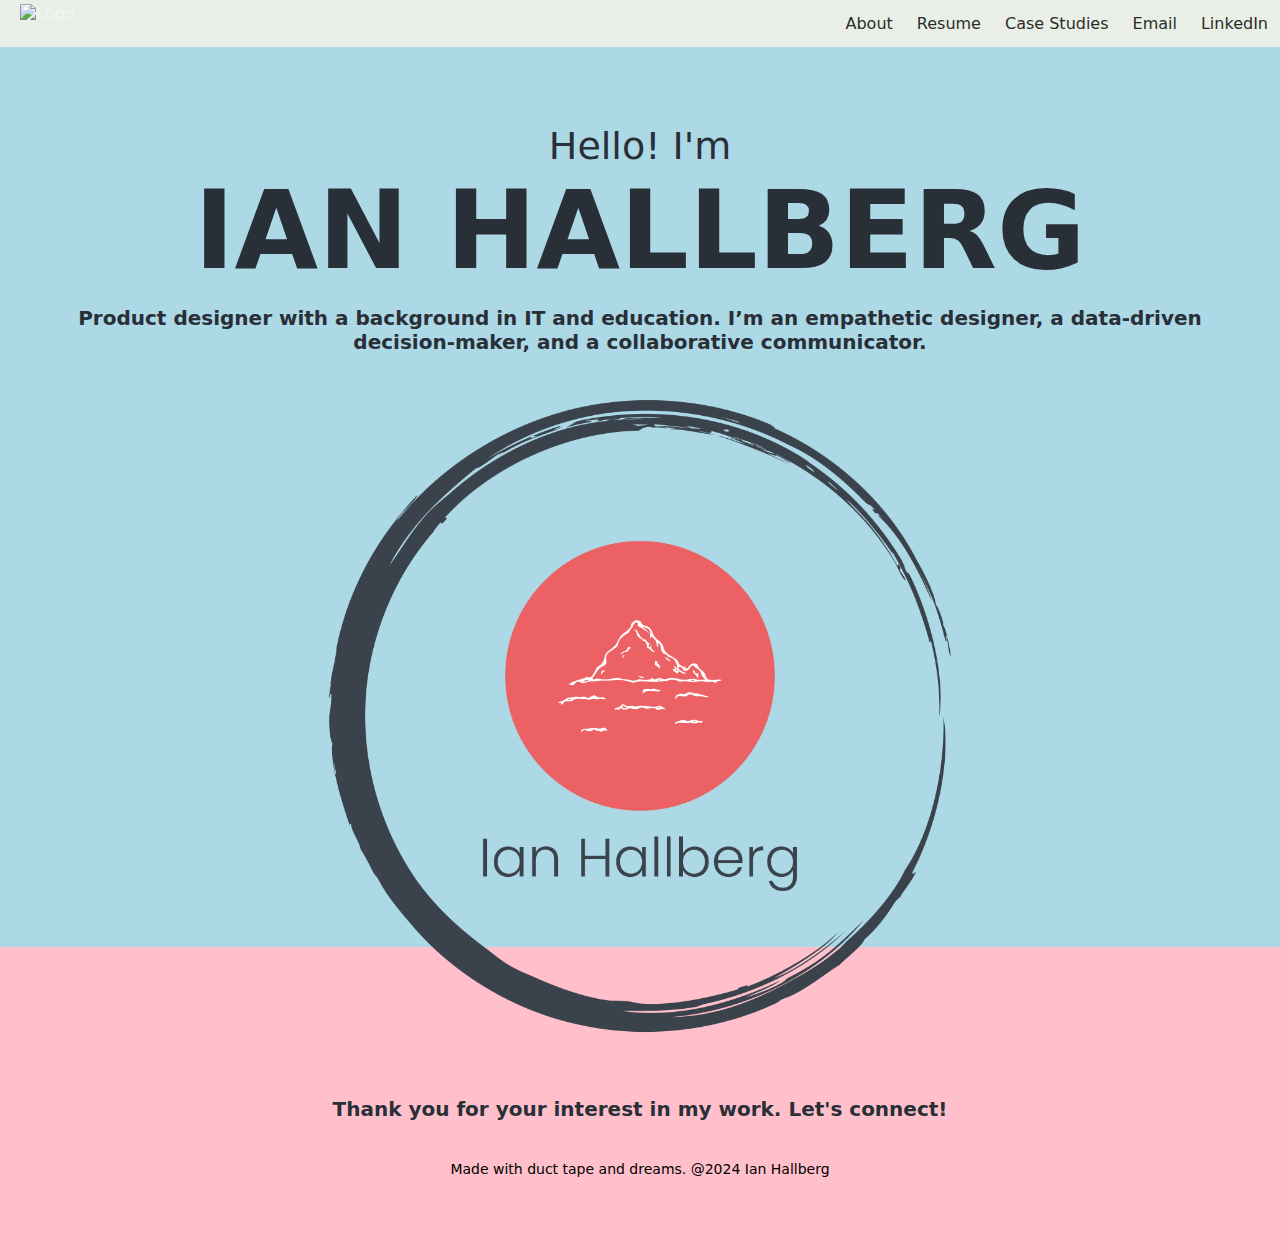
==== index.html @ 6d1bc12e "Update to page" ====
<!DOCTYPE html>
<html lang="en">
<head>
    <meta charset="UTF-8">
    <meta name="viewport" content="width=device-width, initial-scale=1.0">
    <title>My First Portfolio</title> 
    <link rel="stylesheet" href="CSS/style.css">
</head>
<body>
    <header>
<nav id ="topNavBar">
    <ul class = topNavBarUl>
        <li class="topNavBarLi"><a href="#">LinkedIn</a></li>
        <li class="topNavBarLi"><a href="#">Email</a></li>
        <li class="topNavBarLi"><a href="#">Case Studies</a></li>
        <li class="topNavBarLi"><a href="Resume.html">Resume</a></li>
        <li class="topNavBarLi"><a href="#">About</a></li>
    </ul>
    <div class ="topNavBar-left">
    <img src="/Github/UX_UI_HW_17/Assets/Ian logo.png" alt="Logo" width="60" height="60">
    </div>
</nav>
    </header>
<section class="homePage"> 
<div class="mainContainerGrid">

    <div class = "greeting">
        <h2>Hello! I'm</h2>
    </div>

    <div class = "nameTitle">
        <h1>IAN HALLBERG</h1>
    </div>
    <div class ="bio">
        <h3>Product designer with a background in IT and education. 
        I’m an empathetic designer, a data-driven decision-maker, 
        and a collaborative communicator.</h3>
    </div>
    <div class ="heroImage">
        <img src="Assets/backgroundimage.png" alt="homebackground" width ="auto"height="700px">
    </div> 
</div>
</section>
<footer>
    <div class="goodbye">
        <h3>Thank you for your interest in my work. Let's connect!</h3>
    </div>
    <div id="siteTag">
        <p>Made with duct tape and dreams. @2024 Ian Hallberg</p>
    </div> 

</footer>
</body>
</html>
---- CSS/style.css ----
/* Margins to apply to entire site */
 *{
    margin:0;
    padding:0;
    box-sizing:border-box;
}
 /* Header section container */
header{
    background-color: #E9EFE7;
    height:auto;
}
 /* Font size rules */
 h1{
    font-family: system-ui, -apple-system, BlinkMacSystemFont, 'Segoe UI', Roboto, Oxygen, Ubuntu, Cantarell, 'Open Sans', 'Helvetica Neue', sans-serif;
    font-size: 108px;
    font-weight: 600;
    color: #292f36;
 }
 h2{
    font-family: system-ui, -apple-system, BlinkMacSystemFont, 'Segoe UI', Roboto, Oxygen, Ubuntu, Cantarell, 'Open Sans', 'Helvetica Neue', sans-serif;
    font-size: 38px;
    font-weight: 500;
    color: #292f36;
 }
 h3{
    font-family: system-ui, -apple-system, BlinkMacSystemFont, 'Segoe UI', Roboto, Oxygen, Ubuntu, Cantarell, 'Open Sans', 'Helvetica Neue', sans-serif;
    font-size: 20px;
    font-weight: 600;
    color: #292f36;
 }
 p{
    font-family: system-ui, -apple-system, BlinkMacSystemFont, 'Segoe UI', Roboto, Oxygen, Ubuntu, Cantarell, 'Open Sans', 'Helvetica Neue', sans-serif;
    font-size: 14px;
    font-weight: 300;
 }
 /* This is for all body content, will need to change for responsive design */
.mainContainerGrid{
    font-family: system-ui, -apple-system, BlinkMacSystemFont, 'Segoe UI', Roboto, Oxygen, Ubuntu, Cantarell, 'Open Sans', 'Helvetica Neue', sans-serif;
    background-color:lightblue;
    height:900px;
    display:grid;
    grid-template-columns: 1fr;
    grid-template-rows: 1fr 1fr 1fr;
    align-content: center;
    justify-content: center;
    text-align:center;
}
/* This section is redundant: why can't I get justify content to work? */
.greeting{
    /*text-align:center;*/
    padding-top: 200px;
}
.bio{
    padding:1% 5%
}
 /* Footer section container */
footer{
    background-color:pink;
    height:300px;
}
.goodbye{
    padding-top: 150px;
    text-align: center;
}
#siteTag{
    padding-top: 40px;
    text-align: center;
}
#topNavBar{
    font-family: system-ui, -apple-system, BlinkMacSystemFont, 'Segoe UI', Roboto, Oxygen, Ubuntu, Cantarell, 'Open Sans', 'Helvetica Neue', sans-serif;
    font-size:16px;
    font-weight: 500;
    overflow: hidden;
    color: whitesmoke;
}
 /* This section isn't doing anything */
.topNavBarUl{
    margin-right:auto;
}
 /* How do I align to the right using a .grid? :(*/
.topNavBarLi {
    display: inline-block;
    padding: 14px 12px;
    float: right;
}
.topNavBarLi a{
    text-decoration:none;
    color:rgb(43, 43, 43);
}
.topNavBarLi a:hover{
    color: orangered;
    transition: 0.3s;
}
.topNavBar-left{
    padding: 4px 20px;
}
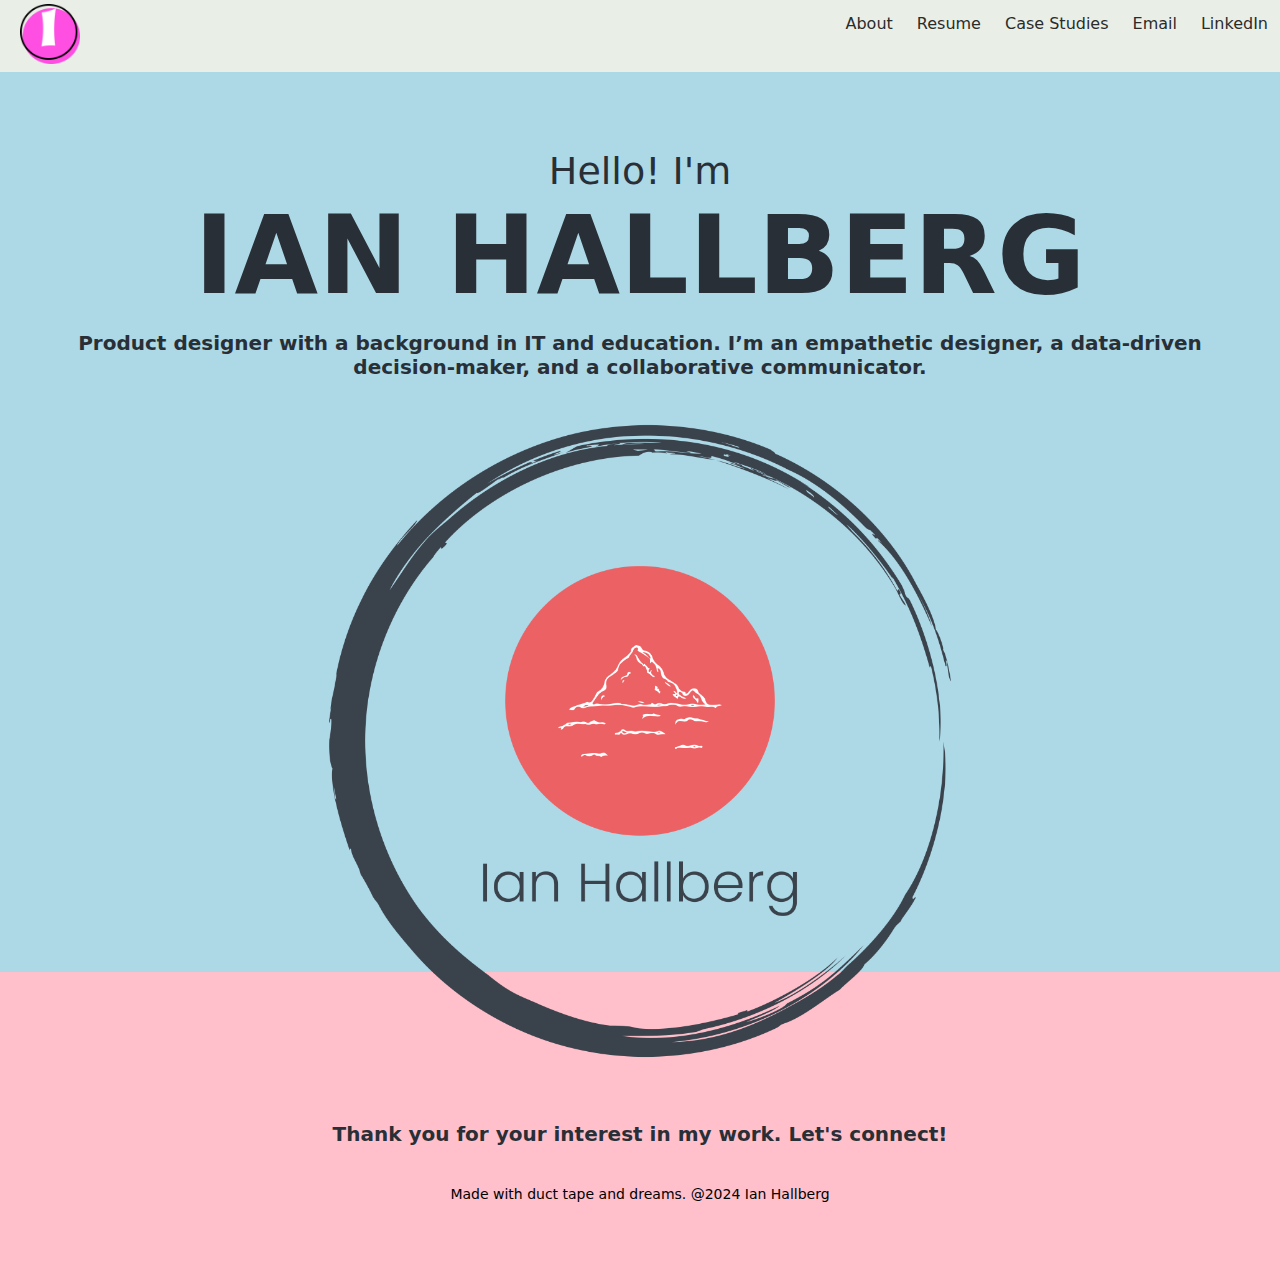
==== commit 38a47539: "Second commit with Ana" ====
--- a/index.html
+++ b/index.html
@@ -9,7 +9,7 @@
 <body>
     <header>
 <nav id ="topNavBar">
-    <ul class = topNavBarUl>
+    <ul class = "topNavBarUl">
         <li class="topNavBarLi"><a href="#">LinkedIn</a></li>
         <li class="topNavBarLi"><a href="#">Email</a></li>
         <li class="topNavBarLi"><a href="#">Case Studies</a></li>
@@ -17,7 +17,7 @@
         <li class="topNavBarLi"><a href="#">About</a></li>
     </ul>
     <div class ="topNavBar-left">
-    <img src="/Github/UX_UI_HW_17/Assets/Ian logo.png" alt="Logo" width="60" height="60">
+    <img src="./Assets/Ian logo.png" alt="Logo" width="60" height="60">
     </div>
 </nav>
     </header>
--- a/CSS/style.css
+++ b/CSS/style.css
@@ -42,7 +42,7 @@
     grid-template-columns: 1fr;
     grid-template-rows: 1fr 1fr 1fr;
     align-content: center;
-    justify-content: center;
+    /* justify-content: center; */
     text-align:center;
 }
 /* This section is redundant: why can't I get justify content to work? */
@@ -88,7 +88,7 @@
     color:rgb(43, 43, 43);
 }
 .topNavBarLi a:hover{
-    color: orangered;
+    background-color: orangered;
     transition: 0.3s;
 }
 .topNavBar-left{
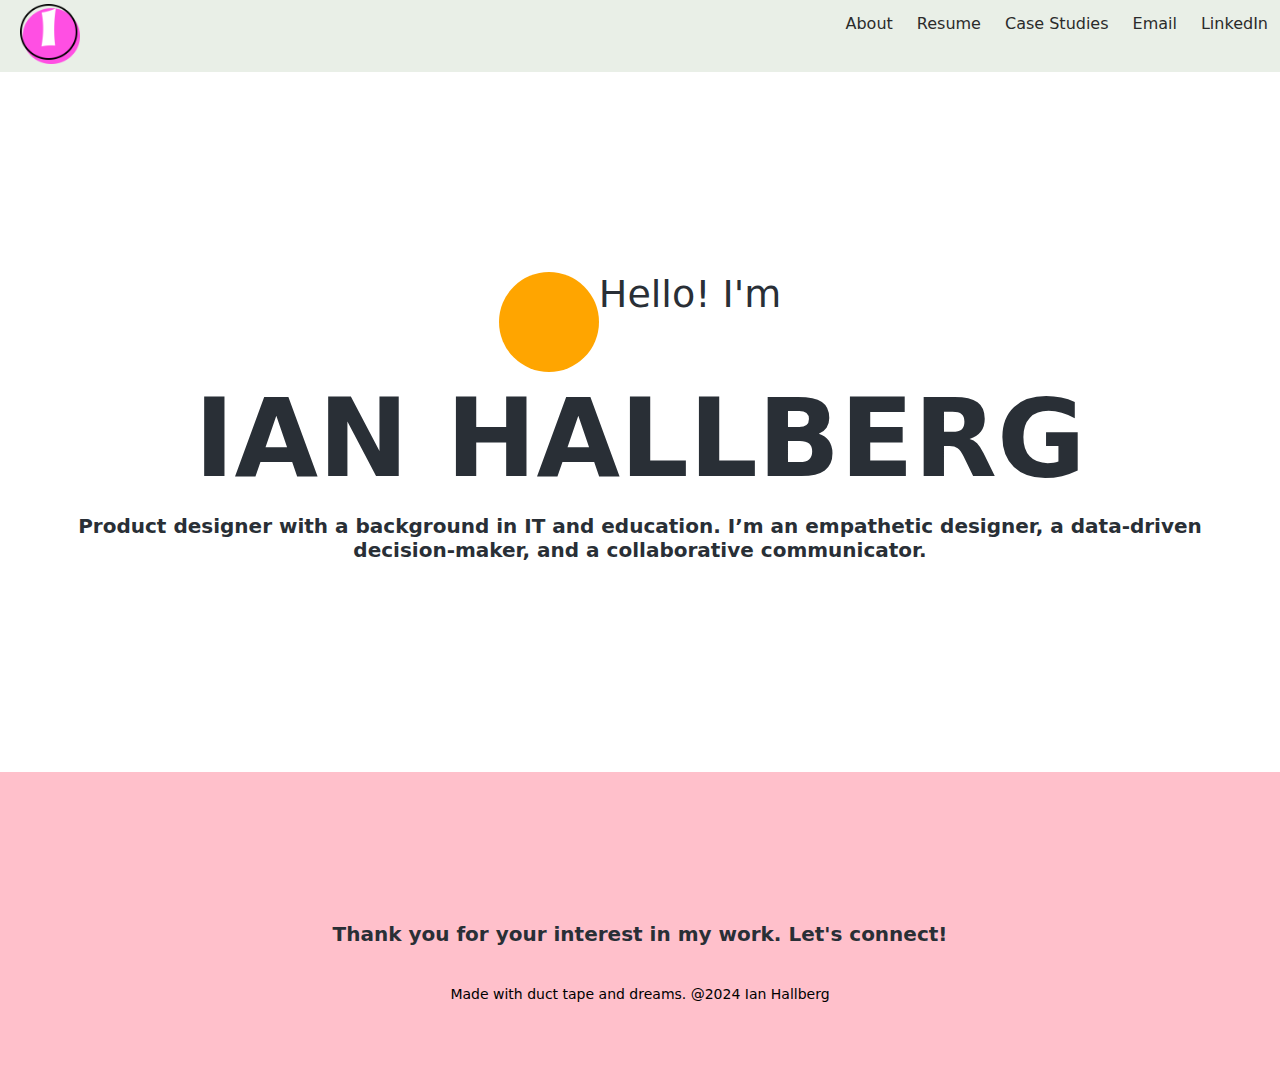
==== commit f08673f0: "3rd edit by myself" ====
--- a/index.html
+++ b/index.html
@@ -10,10 +10,10 @@
     <header>
 <nav id ="topNavBar">
     <ul class = "topNavBarUl">
-        <li class="topNavBarLi"><a href="#">LinkedIn</a></li>
+        <li class="topNavBarLi"><a href="www.linkedin.com/in/ian-h">LinkedIn</a></li>
         <li class="topNavBarLi"><a href="#">Email</a></li>
-        <li class="topNavBarLi"><a href="#">Case Studies</a></li>
-        <li class="topNavBarLi"><a href="Resume.html">Resume</a></li>
+        <li class="topNavBarLi"><a href="./caseStudy.html">Case Studies</a></li>
+        <li class="topNavBarLi"><a href="./Resume.html">Resume</a></li>
         <li class="topNavBarLi"><a href="#">About</a></li>
     </ul>
     <div class ="topNavBar-left">
@@ -21,24 +21,28 @@
     </div>
 </nav>
     </header>
+
+
 <section class="homePage"> 
 <div class="mainContainerGrid">
-
+    
+    <div class="topLayer">
     <div class = "greeting">
+        <div class="myFace" alt="A picture of Ian" 
+        width="80px" height="auto"></div>
         <h2>Hello! I'm</h2>
     </div>
 
     <div class = "nameTitle">
         <h1>IAN HALLBERG</h1>
     </div>
+
     <div class ="bio">
         <h3>Product designer with a background in IT and education. 
         I’m an empathetic designer, a data-driven decision-maker, 
         and a collaborative communicator.</h3>
     </div>
-    <div class ="heroImage">
-        <img src="Assets/backgroundimage.png" alt="homebackground" width ="auto"height="700px">
-    </div> 
+    
 </div>
 </section>
 <footer>
--- a/CSS/style.css
+++ b/CSS/style.css
@@ -36,23 +36,35 @@
  /* This is for all body content, will need to change for responsive design */
 .mainContainerGrid{
     font-family: system-ui, -apple-system, BlinkMacSystemFont, 'Segoe UI', Roboto, Oxygen, Ubuntu, Cantarell, 'Open Sans', 'Helvetica Neue', sans-serif;
-    background-color:lightblue;
-    height:900px;
+    /* background-color:lightblue; */
+    height:700px;
     display:grid;
     grid-template-columns: 1fr;
     grid-template-rows: 1fr 1fr 1fr;
     align-content: center;
     /* justify-content: center; */
     text-align:center;
-}
+    z-index: 100;
+}
+
+.homePage{
+    background-image: url('/Github/UX_UI_HW_17/Assets/Skyrim\ new\ window\ -\ no\ border.png');
+    background-repeat: no-repeat;
+    background-attachment: fixed;
+    background-size: cover;
+}
+
+
 /* This section is redundant: why can't I get justify content to work? */
 .greeting{
-    /*text-align:center;*/
     padding-top: 200px;
-}
+    /* text-align: center;  */
+    display: inline-flex;
+}   
 .bio{
     padding:1% 5%
 }
+
  /* Footer section container */
 footer{
     background-color:pink;
@@ -71,7 +83,7 @@
     font-size:16px;
     font-weight: 500;
     overflow: hidden;
-    color: whitesmoke;
+    
 }
  /* This section isn't doing anything */
 .topNavBarUl{
@@ -88,9 +100,147 @@
     color:rgb(43, 43, 43);
 }
 .topNavBarLi a:hover{
-    background-color: orangered;
-    transition: 0.3s;
+    color: orangered;
+    transition: 0.3s; 
 }
 .topNavBar-left{
     padding: 4px 20px;
+}
+
+ /* HOME PAGE IMAGE STYLING CSS(*/
+
+ .myFace{
+    border-radius: 50%;
+    width:100px;
+    height:100px;
+    background-color: orange;
+    left:0px;
+    top: 0px;
+ }
+
+   .imgbackground{
+    width: 100%;
+    height: auto;
+ }  
+
+ .topLayer{
+    z-index:1;
+ }
+
+
+ /* Case Study CSS(*/
+
+.caseStudyGridLeft{
+    display:grid;
+    grid-template-columns: 1fr 1fr;
+    grid-template-rows: 1fr;
+    grid-gap: 10px;
+}
+
+.caseStudyInfo{
+    padding: 20%;
+    text-align: left;
+}
+
+.caseStudyImg{
+    padding:22%;
+
+}
+
+.caseStudyHeader{
+    font-size:24px;
+    font-weight:600;
+    color: #292f36;
+}
+
+.caseStudyParagraph{
+    font-size:18px;
+    font-weight: 500;
+    color: #292f36;
+}
+
+.caseStudyUi{
+    text-decoration: none;
+    padding: 0 0 10px 15px;
+} 
+ .caseStudyLi{
+    font-size: 16px;
+    font-weight: 300;
+    color: #292f36;
+    text-decoration: none;
+ }
+
+.caseStudyImg {
+    /* background-image: ; */
+}
+
+.buttonStyle {
+    background-color:orangered;
+    color: white;
+    padding: 10px 20px;
+    text-align: center;
+    text-decoration: none;
+    display: inline-block;
+    font-size: 16px;
+    margin: 4px 2px;
+    cursor: pointer;
+    border-radius: 25px;
+}
+
+.caseStudy1{
+    background-color:aquamarine;
+    height:auto;
+}
+.caseStudy2{
+    background-color:yellow;
+    height:auto;
+}
+.caseStudy3{
+    background-color:lightsalmon;
+    height:auto;
+}
+
+ /* Media query portion*/
+
+@media screen and (max-width: 600px) {
+    .mainContainerGrid{
+        grid-template-columns:1fr;
+        grid-template-rows: 1fr 1fr 1fr;
+    }
+
+    .caseStudyGridLeft {
+        grid-template-columns: 1fr;
+        grid-template-rows: 1fr 1fr;
+    }
+
+    .caseStudyInfo{
+        padding:5%;
+        text-align: left;
+    }
+    .caseStudyImg {
+        padding: 5%;
+    }
+    .caseStudyHeader{
+        font-size:24px;
+        font-weight:600;
+        color: #292f36;
+    }
+    .caseStudyParagraph {
+        font-size: 16px;
+        font-weight: 500;
+        color:#292f36;
+    }
+    .caseStudyUi {
+        text-decoration: none;
+        padding: 0 0 5px 15px;
+    }
+    .caseStudyLi{
+        font: size 16px;
+        font-weight: 300;
+        color:#292f36;
+        text-decoration: none;
+    }
+    .caseStudyImg {
+        /* background-image: ; */
+    }
 }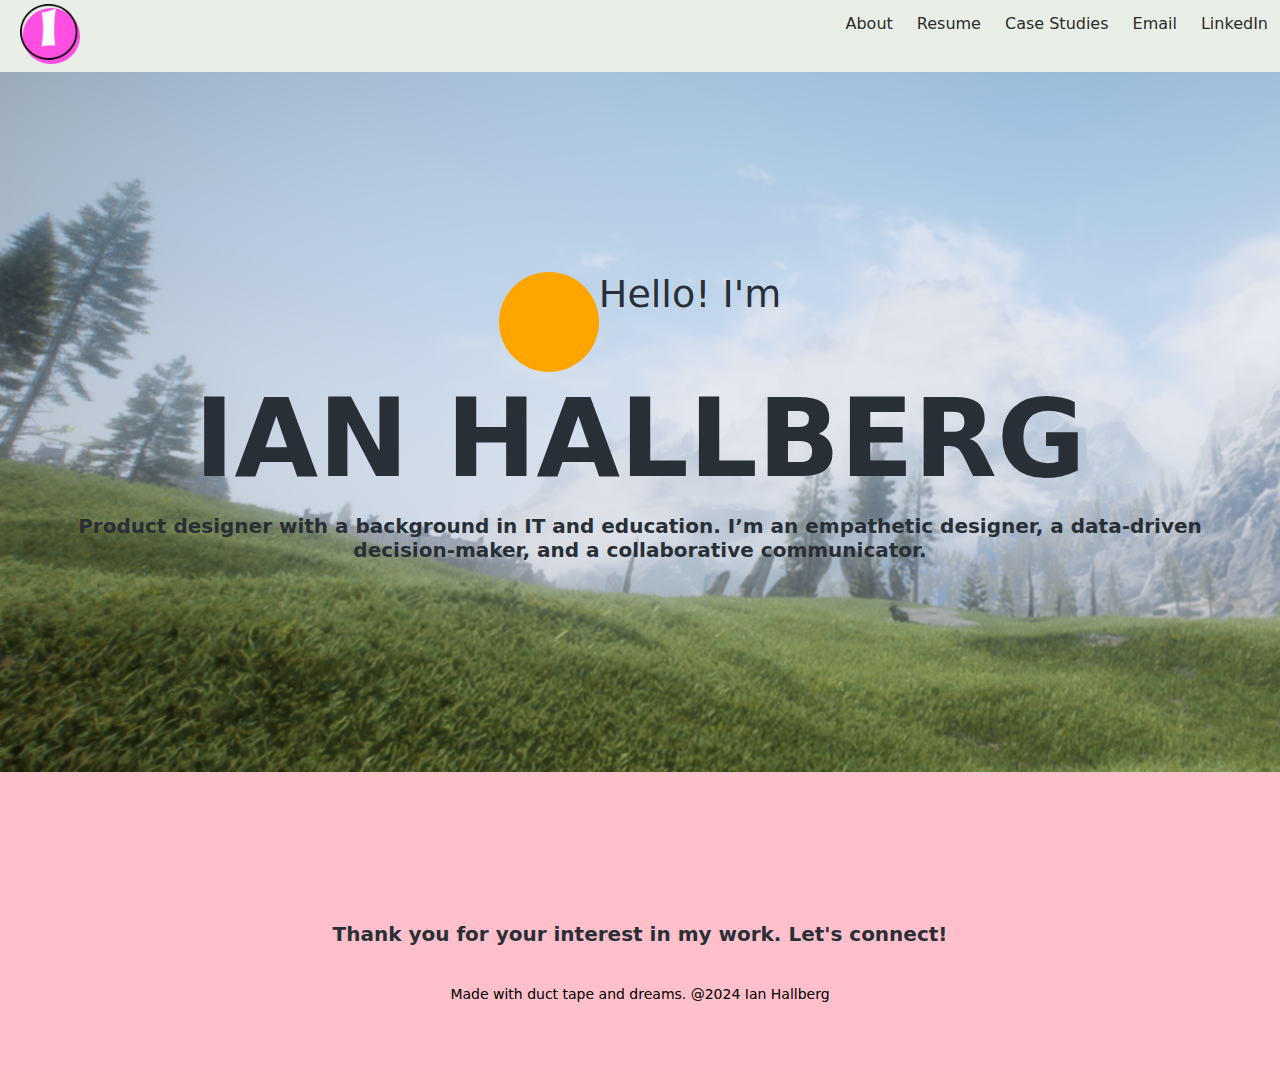
==== commit 373ee060: "4th update" ====
--- a/index.html
+++ b/index.html
@@ -17,7 +17,7 @@
         <li class="topNavBarLi"><a href="#">About</a></li>
     </ul>
     <div class ="topNavBar-left">
-    <img src="./Assets/Ian logo.png" alt="Logo" width="60" height="60">
+    <img src="./Assets/IanLogo.png" alt="Logo" width="60" height="60">
     </div>
 </nav>
     </header>
--- a/CSS/style.css
+++ b/CSS/style.css
@@ -48,7 +48,7 @@
 }
 
 .homePage{
-    background-image: url('/Github/UX_UI_HW_17/Assets/Skyrim\ new\ window\ -\ no\ border.png');
+    background-image: url("../Assets/Skyrim_new_window.png");
     background-repeat: no-repeat;
     background-attachment: fixed;
     background-size: cover;
